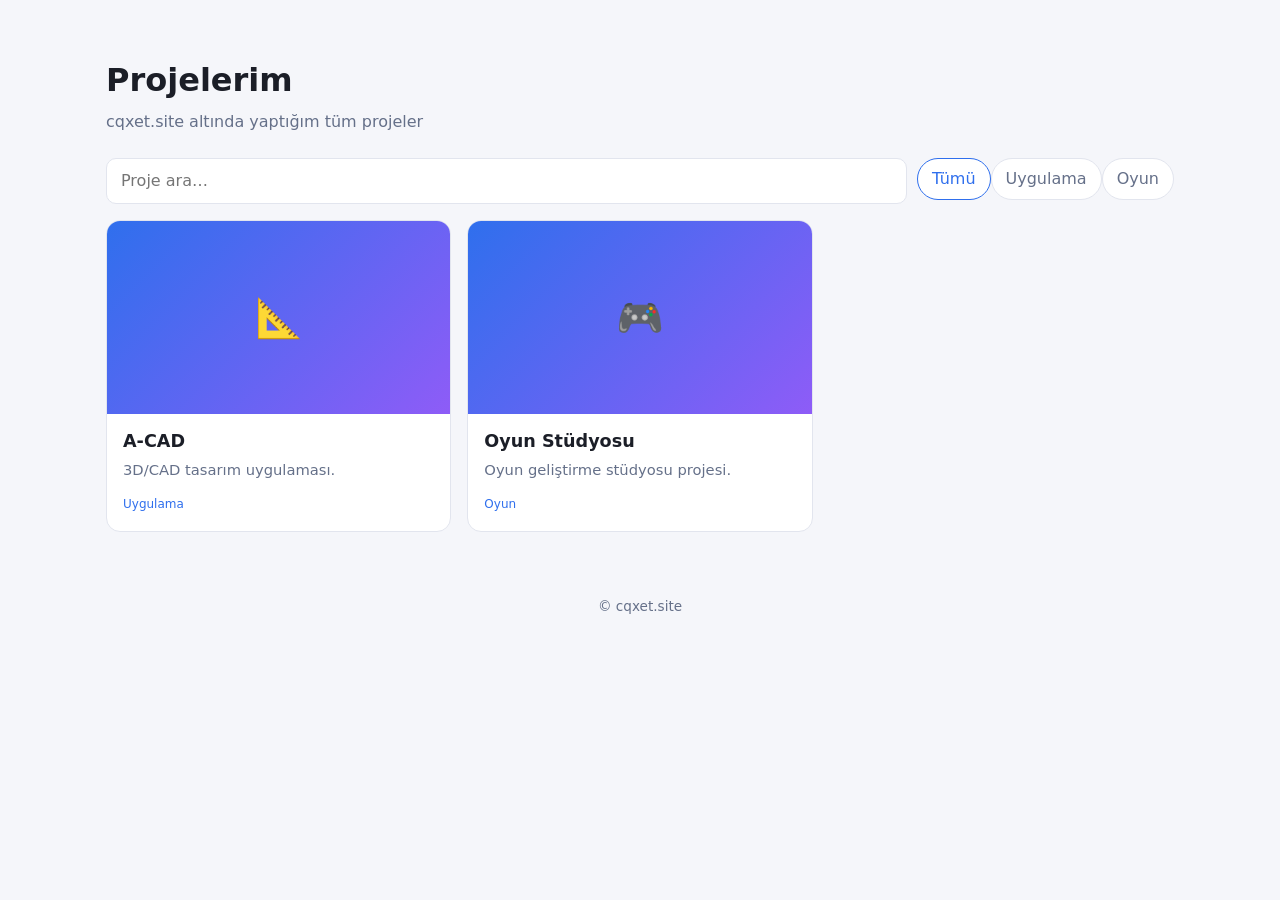
==== public/index.html @ 2bd6fddd "vercel.json duzeltildi: public klasoru + rewrites Co-Authored-By: Claude Sonnet 5.5 <noreply@anthrop" ====
<!doctype html>
<html lang="tr">
<head>
<meta charset="utf-8">
<meta name="viewport" content="width=device-width,initial-scale=1">
<title>cqxet.site – Projelerim</title>
<style>
  :root{--bg:#0e1015;--card:#171a22;--line:#262b38;--txt:#e8eaf0;--mut:#8b92a5;--acc:#6ea8fe}
  @media(prefers-color-scheme:light){:root{--bg:#f5f6fa;--card:#fff;--line:#e2e5ee;--txt:#1b1e27;--mut:#657089;--acc:#2f6fed}}
  *{box-sizing:border-box}
  body{margin:0;background:var(--bg);color:var(--txt);font:16px/1.5 system-ui,Segoe UI,sans-serif}
  header{max-width:1100px;margin:0 auto;padding:56px 16px 24px}
  h1{margin:0 0 6px;font-size:2rem}
  header p{margin:0;color:var(--mut)}
  .tools{max-width:1100px;margin:0 auto;padding:0 16px 16px;display:flex;gap:10px;flex-wrap:wrap}
  input{flex:1;min-width:200px;padding:10px 14px;border-radius:10px;border:1px solid var(--line);background:var(--card);color:var(--txt);font:inherit}
  .tag{padding:8px 14px;border-radius:999px;border:1px solid var(--line);background:var(--card);color:var(--mut);cursor:pointer;font:inherit}
  .tag.on{color:var(--acc);border-color:var(--acc)}
  main{max-width:1100px;margin:0 auto;padding:0 16px 64px;display:grid;gap:16px;grid-template-columns:repeat(auto-fill,minmax(260px,1fr))}
  a.card{display:flex;flex-direction:column;background:var(--card);border:1px solid var(--line);border-radius:14px;overflow:hidden;color:inherit;text-decoration:none;transition:transform .15s,border-color .15s}
  a.card:hover{transform:translateY(-3px);border-color:var(--acc)}
  .thumb{aspect-ratio:16/9;background:linear-gradient(135deg,var(--acc),#8e5cf7);display:grid;place-items:center;font-size:2.4rem;color:#fff;overflow:hidden}
  .thumb img{width:100%;height:100%;object-fit:cover}
  .body{padding:14px 16px 16px}
  .body h2{margin:0 0 4px;font-size:1.1rem}
  .body p{margin:0 0 10px;color:var(--mut);font-size:.92rem}
  .chip{font-size:.75rem;color:var(--acc)}
  .empty{grid-column:1/-1;color:var(--mut);text-align:center;padding:40px}
  footer{text-align:center;color:var(--mut);padding:0 16px 32px;font-size:.85rem}
</style>
</head>
<body>
<header>
  <h1>Projelerim</h1>
  <p>cqxet.site altında yaptığım tüm projeler</p>
</header>
<div class="tools">
  <input id="q" type="search" placeholder="Proje ara…">
  <span id="tags"></span>
</div>
<main id="grid"></main>
<footer>© cqxet.site</footer>

<script src="config.js"></script>
<script>
let projects=[];
const safeUrl=u=>/^(https?:\/\/|\/|\.\/|[\w-]+\/)/i.test(u||'')?u:'#';
async function load(){
  const c=window.SITE||{};
  try{
    if(c.owner&&!c.owner.startsWith('GITHUB_')){
      const r=await fetch(`https://api.github.com/repos/${c.owner}/${c.repo}/contents/${c.file}?ref=${c.branch}`,{headers:{Accept:'application/vnd.github.raw+json'},cache:'no-store'});
      if(r.ok) return await r.json();
    }
  }catch(e){}
  return await (await fetch('projects.json',{cache:'no-store'})).json();
}
const grid=document.getElementById('grid'), q=document.getElementById('q'), tagsEl=document.getElementById('tags');
let active='';
let tags=[];
function renderTags(){
  tagsEl.innerHTML='';
  ['Tümü',...tags].forEach(t=>{
    const b=document.createElement('button');
    b.className='tag'+((t==='Tümü'&&!active)||t===active?' on':'');
    b.textContent=t;
    b.onclick=()=>{active=t==='Tümü'?'':t;renderTags();render()};
    tagsEl.appendChild(b);
  });
}
function render(){
  const s=q.value.toLowerCase();
  const list=projects.filter(p=>(!active||p.tag===active)&&(p.title+p.desc).toLowerCase().includes(s));
  grid.innerHTML=list.length?'':'<div class="empty">Sonuç yok.</div>';
  list.forEach(p=>{
    const a=document.createElement('a');a.className='card';a.href=safeUrl(p.url);
    const th=document.createElement('div');th.className='thumb';
    if(p.img){const i=document.createElement('img');i.src=p.img;i.alt=p.title;th.appendChild(i)}else th.textContent=p.emoji||'📁';
    const b=document.createElement('div');b.className='body';
    const h=document.createElement('h2');h.textContent=p.title;
    const d=document.createElement('p');d.textContent=p.desc;
    const c=document.createElement('span');c.className='chip';c.textContent=p.tag||'';
    b.append(h,d,c);a.append(th,b);grid.appendChild(a);
  });
}
q.oninput=render;
load().then(d=>{projects=d;tags=[...new Set(d.map(p=>p.tag).filter(Boolean))];renderTags();render()}).catch(()=>{grid.innerHTML='<div class="empty">Projeler yüklenemedi.</div>'});
</script>
</body>
</html>
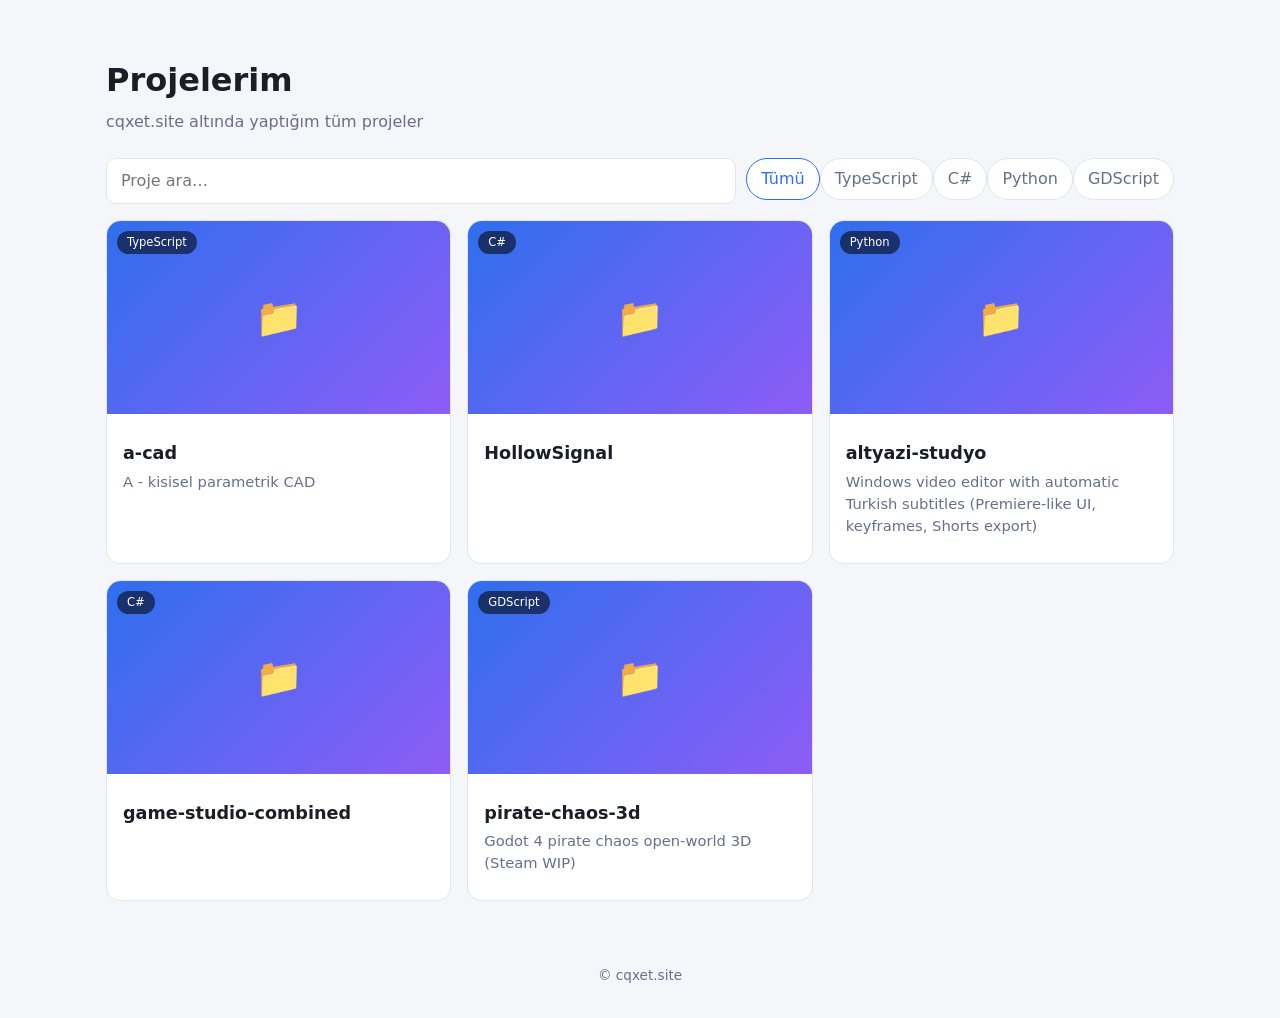
==== commit 0367b271: "Admin paneli yenilendi (tur, ikon, gorsel, video, altyazi, gorunen ad); onyuzde guncelleme tarihi Co" ====
--- a/public/index.html
+++ b/public/index.html
@@ -27,6 +27,26 @@
   .chip{font-size:.75rem;color:var(--acc)}
   .empty{grid-column:1/-1;color:var(--mut);text-align:center;padding:40px}
   footer{text-align:center;color:var(--mut);padding:0 16px 32px;font-size:.85rem}
+
+  .thumb{position:relative}
+  .thumb .badge{position:absolute;top:10px;left:10px;font-size:.72rem;padding:3px 10px;border-radius:999px;background:rgba(0,0,0,.55);color:#fff;backdrop-filter:blur(4px)}
+  .thumb .ic{position:absolute;left:12px;bottom:-18px;width:46px;height:46px;border-radius:12px;object-fit:cover;background:var(--card);border:2px solid var(--card);box-shadow:0 2px 8px rgba(0,0,0,.35)}
+  a.card{overflow:visible}
+  .thumb{border-radius:14px 14px 0 0;overflow:visible}
+  .thumb img:not(.ic){border-radius:14px 14px 0 0}
+  a.card .body{padding-top:26px}
+  .upd{margin-top:10px;font-size:.8rem;color:var(--mut)}
+  .meta{color:var(--acc);font-size:.85rem;margin-bottom:8px}
+  #modal{position:fixed;inset:0;background:rgba(0,0,0,.7);display:none;align-items:center;justify-content:center;padding:16px;z-index:50}
+  #modal.on{display:flex}
+  .mbox{background:var(--card);border:1px solid var(--line);border-radius:16px;width:min(900px,100%);max-height:92vh;overflow:auto}
+  .mmedia{aspect-ratio:16/9;background:#000;border-radius:16px 16px 0 0;overflow:hidden}
+  .mmedia iframe,.mmedia video{width:100%;height:100%;border:0;display:block}
+  .mtext{padding:16px 20px 20px}
+  .mtext h2{margin:0 0 6px} .mtext p{margin:0 0 14px;color:var(--mut)}
+  .mbtn{display:inline-block;padding:9px 16px;border-radius:9px;background:var(--acc);color:#fff;text-decoration:none;margin-right:8px;border:0;font:inherit;cursor:pointer}
+  .mbtn.g{background:transparent;border:1px solid var(--line);color:var(--txt)}
+  .tabs{display:flex;gap:8px;padding:12px 20px 0}
 </style>
 </head>
 <body>
@@ -41,6 +61,19 @@
 <main id="grid"></main>
 <footer>© cqxet.site</footer>
 
+<div id="modal" role="dialog" aria-modal="true">
+  <div class="mbox">
+    <div class="tabs" id="mtabs"></div>
+    <div class="mmedia" id="mmedia"></div>
+    <div class="mtext">
+      <h2 id="mtitle"></h2><div class="meta" id="mmeta"></div><p id="mdesc"></p>
+      <a class="mbtn" id="mopen" target="_blank" rel="noopener">Projeyi aç</a>
+      <a class="mbtn g" id="mrepo" target="_blank" rel="noopener">GitHub</a>
+      <a class="mbtn g" id="mdl" target="_blank" rel="noopener">⬇ İndir</a>
+      <button class="mbtn g" id="mclose">Kapat</button>
+    </div>
+  </div>
+</div>
 <script src="config.js"></script>
 <script>
 let projects=[];
@@ -55,6 +88,57 @@
   }catch(e){}
   return await (await fetch('projects.json',{cache:'no-store'})).json();
 }
+
+function embedUrl(u){
+  u=(u||'').trim(); let m;
+  if((m=u.match(/(?:youtu\.be\/|youtube\.com\/(?:watch\?v=|embed\/|shorts\/))([\w-]{11})/))) return {t:'iframe',src:'https://www.youtube-nocookie.com/embed/'+m[1]};
+  if((m=u.match(/vimeo\.com\/(\d+)/))) return {t:'iframe',src:'https://player.vimeo.com/video/'+m[1]};
+  if(/\.(mp4|webm|ogg)(\?.*)?$/i.test(u)) return {t:'video',src:safeUrl(u)};
+  if(/^https?:\/\//i.test(u)) return {t:'iframe',src:u};
+  return null;
+}
+const TYPES={oyun:'Oyun',uygulama:'Uygulama'};
+const cat=p=>TYPES[p.type]||p.tag||'';
+function fmtDate(d){const x=new Date(d);return isNaN(x)?'':x.toLocaleDateString('tr-TR',{day:'numeric',month:'long',year:'numeric'})}
+function ago(d){
+  const x=new Date(d); if(isNaN(x)) return '';
+  const n=Math.floor((Date.now()-x)/864e5);
+  if(n<=0) return 'bugün'; if(n===1) return 'dün'; if(n<7) return n+' gün önce';
+  if(n<30) return Math.floor(n/7)+' hafta önce'; if(n<365) return Math.floor(n/30)+' ay önce';
+  return Math.floor(n/365)+' yıl önce';
+}
+const modal=document.getElementById('modal'), mmedia=document.getElementById('mmedia'), mtabs=document.getElementById('mtabs');
+function showMedia(kind,p){
+  mmedia.innerHTML='';
+  const e=embedUrl(kind==='demo'?p.demo:p.video); if(!e){mmedia.textContent='';return}
+  let el;
+  if(e.t==='video'){el=document.createElement('video');el.controls=true;el.preload='metadata';el.src=e.src;if(p.img)el.poster=p.img;
+    if(p.subtitle&&safeUrl(p.subtitle)!=='#'){const t=document.createElement('track');t.kind='subtitles';t.label='Türkçe';t.srclang='tr';t.src=p.subtitle;t.default=true;el.appendChild(t)}}
+  else{el=document.createElement('iframe');el.src=e.src;el.allowFullscreen=true;el.loading='lazy';
+       el.setAttribute('allow','autoplay; fullscreen; picture-in-picture');
+       if(kind==='demo'){el.setAttribute('sandbox','allow-scripts allow-same-origin allow-forms allow-popups')}
+       el.referrerPolicy='no-referrer'}
+  mmedia.appendChild(el);
+  [...mtabs.children].forEach(b=>b.classList.toggle('on',b.dataset.k===kind));
+}
+function openModal(p){
+  document.getElementById('mtitle').textContent=p.title;
+  document.getElementById('mdesc').textContent=p.desc||'';
+  const o=document.getElementById('mopen'); o.href=safeUrl(p.url); o.style.display=p.url?'':'none';
+  const rp=document.getElementById('mrepo'); rp.href=safeUrl(p.repo); rp.style.display=p.repo?'':'none';
+  const dl=document.getElementById('mdl'); dl.href=safeUrl(p.download); dl.style.display=p.download?'':'none';
+  document.getElementById('mmeta').textContent=[cat(p),p.version&&('v'+p.version),p.updated&&('Güncellendi: '+fmtDate(p.updated)+' ('+ago(p.updated)+')')].filter(Boolean).join(' · ');
+  mtabs.innerHTML='';
+  const kinds=[p.video&&['video','▶ Video'],p.demo&&['demo','🖥 Canlı deneme']].filter(Boolean);
+  kinds.forEach(([k,label])=>{const b=document.createElement('button');b.className='tag';b.textContent=label;b.dataset.k=k;b.onclick=()=>showMedia(k,p);mtabs.appendChild(b)});
+  mtabs.style.display=kinds.length>1?'flex':'none';
+  showMedia(kinds[0][0],p); modal.classList.add('on'); document.body.style.overflow='hidden';
+}
+function closeModal(){modal.classList.remove('on');mmedia.innerHTML='';document.body.style.overflow=''}
+document.getElementById('mclose').onclick=closeModal;
+modal.onclick=e=>{if(e.target===modal)closeModal()};
+document.addEventListener('keydown',e=>{if(e.key==='Escape')closeModal()});
+
 const grid=document.getElementById('grid'), q=document.getElementById('q'), tagsEl=document.getElementById('tags');
 let active='';
 let tags=[];
@@ -70,21 +154,25 @@
 }
 function render(){
   const s=q.value.toLowerCase();
-  const list=projects.filter(p=>(!active||p.tag===active)&&(p.title+p.desc).toLowerCase().includes(s));
+  const list=projects.filter(p=>(!active||cat(p)===active)&&((p.title||'')+(p.desc||'')+(p.tag||'')).toLowerCase().includes(s));
   grid.innerHTML=list.length?'':'<div class="empty">Sonuç yok.</div>';
   list.forEach(p=>{
     const a=document.createElement('a');a.className='card';a.href=safeUrl(p.url);
+    if(p.video||p.demo) a.onclick=e=>{e.preventDefault();openModal(p)};
     const th=document.createElement('div');th.className='thumb';
-    if(p.img){const i=document.createElement('img');i.src=p.img;i.alt=p.title;th.appendChild(i)}else th.textContent=p.emoji||'📁';
+    if(p.img&&safeUrl(p.img)!=='#'){const i=document.createElement('img');i.src=p.img;i.alt=p.title;i.loading='lazy';th.appendChild(i)}else th.append(p.emoji||'📁');
+    if(cat(p)){const bd=document.createElement('span');bd.className='badge';bd.textContent=cat(p);th.appendChild(bd)}
+    if(p.icon&&safeUrl(p.icon)!=='#'){const ic=document.createElement('img');ic.className='ic';ic.src=p.icon;ic.alt='';th.appendChild(ic)}
     const b=document.createElement('div');b.className='body';
     const h=document.createElement('h2');h.textContent=p.title;
-    const d=document.createElement('p');d.textContent=p.desc;
-    const c=document.createElement('span');c.className='chip';c.textContent=p.tag||'';
-    b.append(h,d,c);a.append(th,b);grid.appendChild(a);
+    const d=document.createElement('p');d.textContent=p.desc||'';
+    const u=document.createElement('div');u.className='upd';
+    if(p.updated&&fmtDate(p.updated)){u.textContent='🕒 Güncellendi: '+fmtDate(p.updated)+' · '+ago(p.updated);u.title=fmtDate(p.updated)}
+    b.append(h,d,u);a.append(th,b);grid.appendChild(a);
   });
 }
 q.oninput=render;
-load().then(d=>{projects=d;tags=[...new Set(d.map(p=>p.tag).filter(Boolean))];renderTags();render()}).catch(()=>{grid.innerHTML='<div class="empty">Projeler yüklenemedi.</div>'});
+load().then(d=>{projects=d;tags=[...new Set(d.map(cat).filter(Boolean))];renderTags();render()}).catch(()=>{grid.innerHTML='<div class="empty">Projeler yüklenemedi.</div>'});
 </script>
 </body>
 </html>
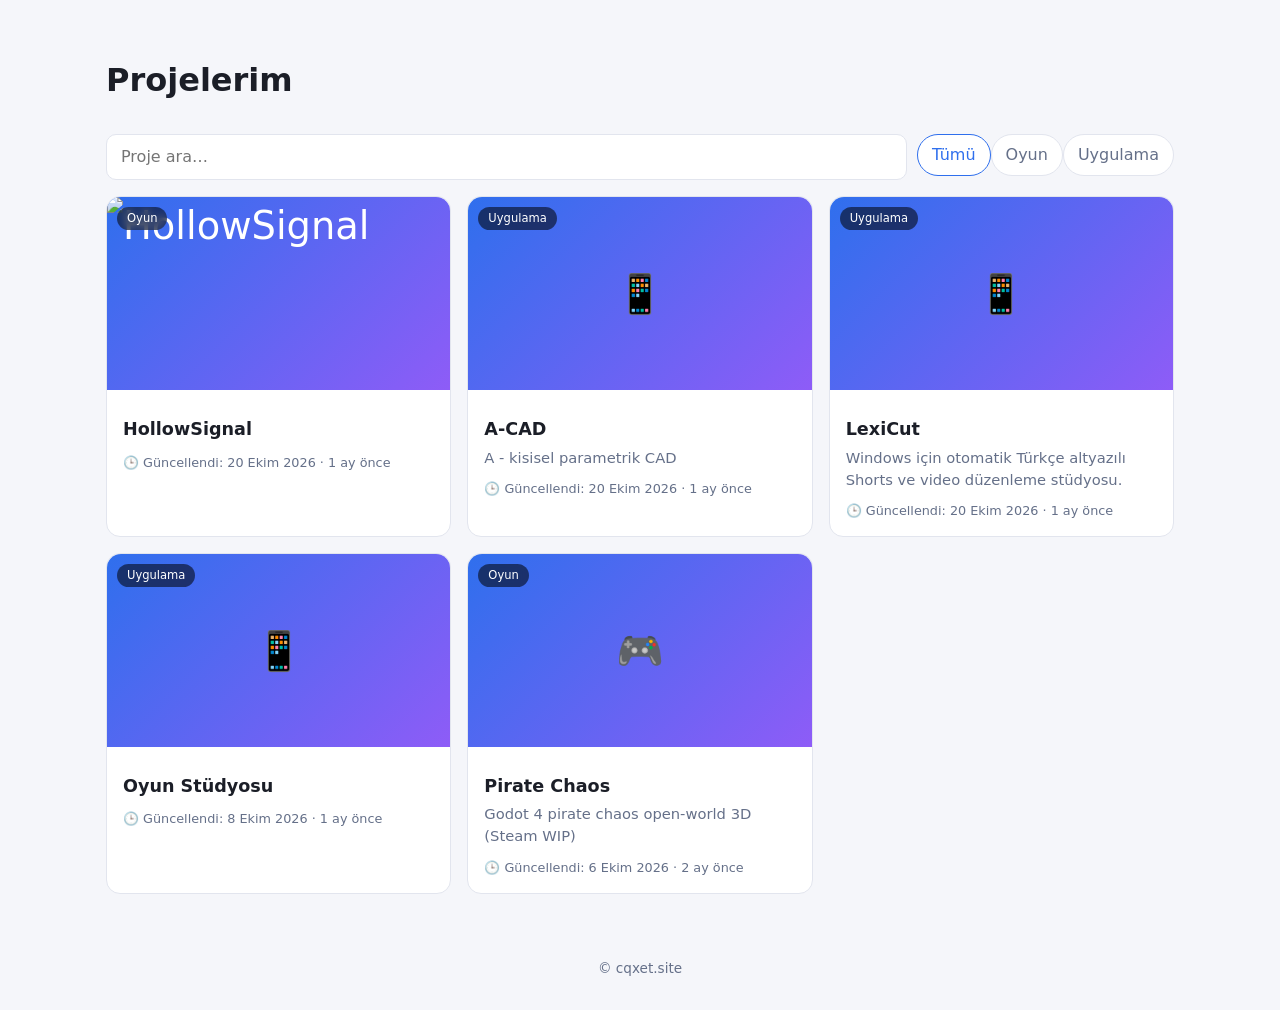
==== commit d939b202: "Ana sayfadan alt baslik metni kaldirildi Co-Authored-By: Claude Sonnet 5.5 <noreply@anthropic.com>" ====
--- a/public/index.html
+++ b/public/index.html
@@ -52,7 +52,6 @@
 <body>
 <header>
   <h1>Projelerim</h1>
-  <p>cqxet.site altında yaptığım tüm projeler</p>
 </header>
 <div class="tools">
   <input id="q" type="search" placeholder="Proje ara…">
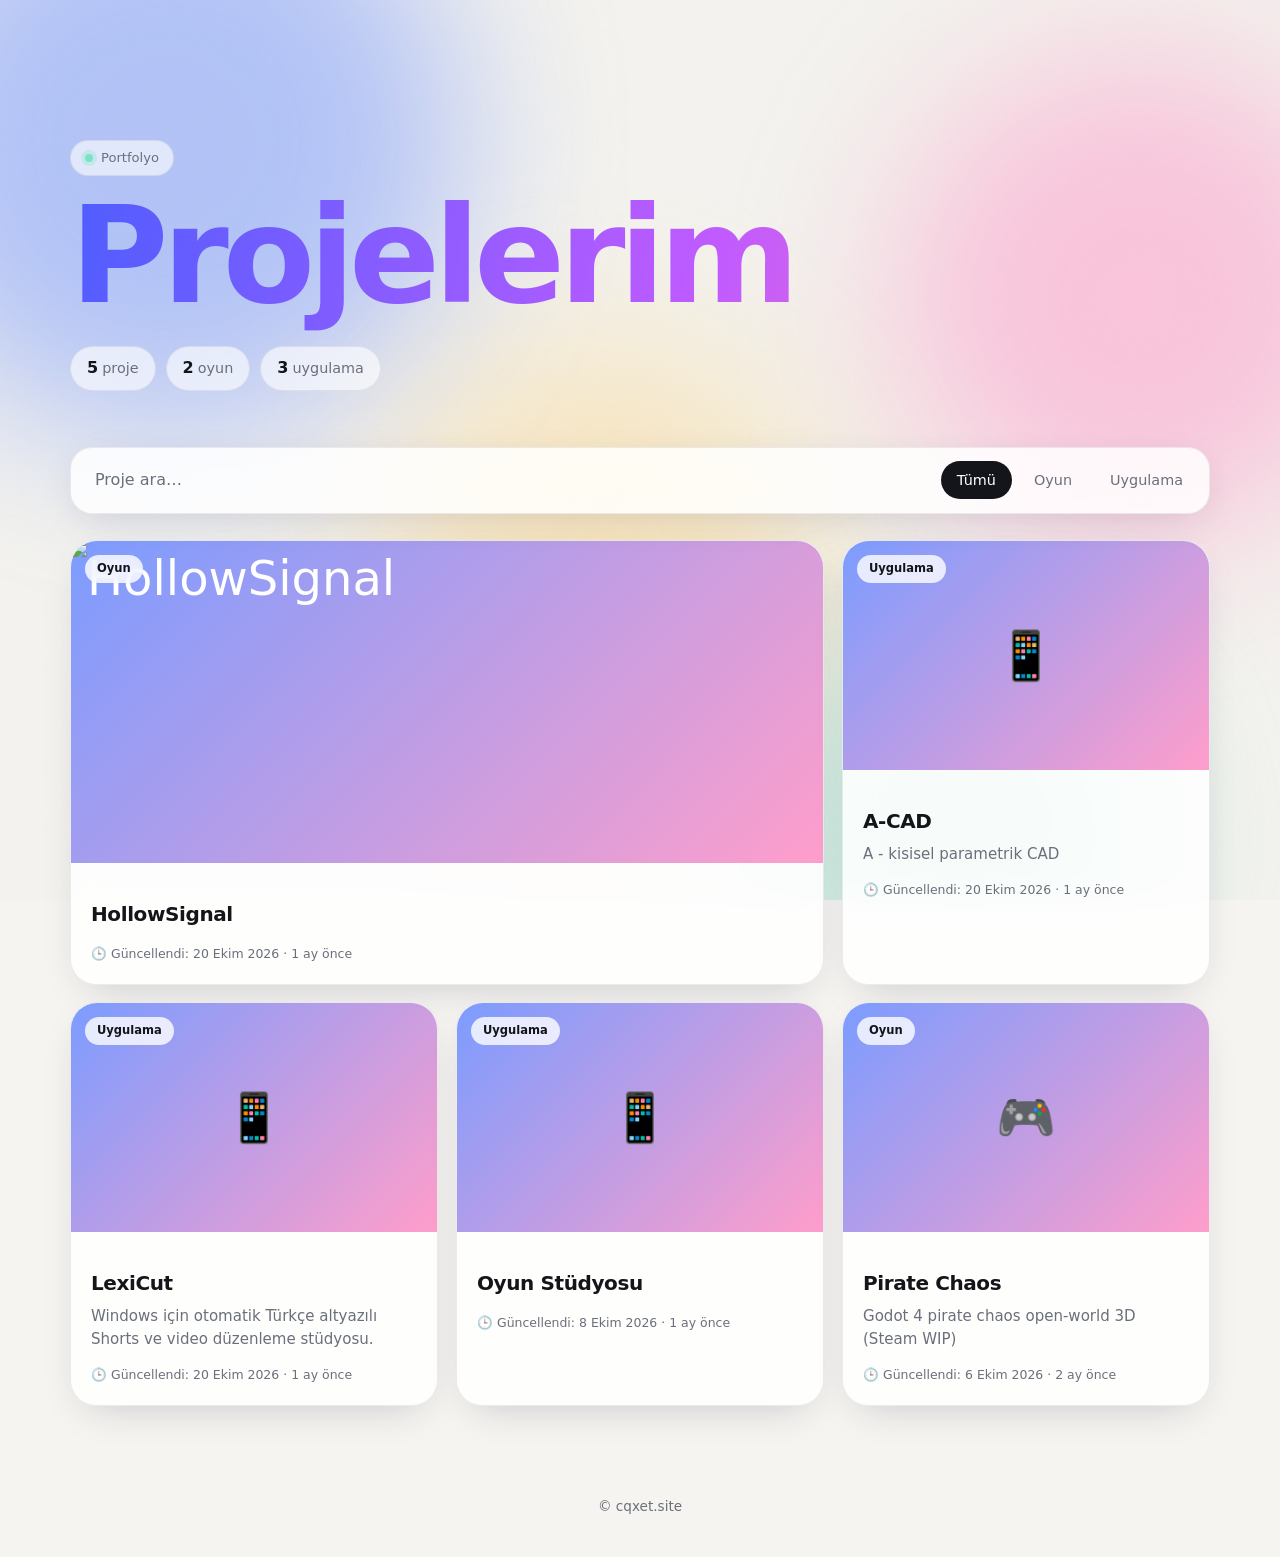
==== commit 98c11ef7: "Ana sayfa yeniden tasarlandi: acik tema, hareketli aurora, cam kartlar, bento duzen Co-Authored-By: " ====
--- a/public/index.html
+++ b/public/index.html
@@ -3,60 +3,112 @@
 <head>
 <meta charset="utf-8">
 <meta name="viewport" content="width=device-width,initial-scale=1">
+<meta name="color-scheme" content="light">
 <title>cqxet.site – Projelerim</title>
 <style>
-  :root{--bg:#0e1015;--card:#171a22;--line:#262b38;--txt:#e8eaf0;--mut:#8b92a5;--acc:#6ea8fe}
-  @media(prefers-color-scheme:light){:root{--bg:#f5f6fa;--card:#fff;--line:#e2e5ee;--txt:#1b1e27;--mut:#657089;--acc:#2f6fed}}
+  :root{
+    color-scheme:light;
+    --bg:#f5f4f0; --ink:#14151a; --mut:#6b6f7b; --line:rgba(20,21,26,.08);
+    --glass:rgba(255,255,255,.62); --glass2:rgba(255,255,255,.85);
+    --a1:#7c9cff; --a2:#ff9ecb; --a3:#ffd479; --a4:#7de3c6; --acc:#4f5dff;
+    --r:26px; --ease:cubic-bezier(.2,.8,.2,1);
+  }
   *{box-sizing:border-box}
-  body{margin:0;background:var(--bg);color:var(--txt);font:16px/1.5 system-ui,Segoe UI,sans-serif}
-  header{max-width:1100px;margin:0 auto;padding:56px 16px 24px}
-  h1{margin:0 0 6px;font-size:2rem}
-  header p{margin:0;color:var(--mut)}
-  .tools{max-width:1100px;margin:0 auto;padding:0 16px 16px;display:flex;gap:10px;flex-wrap:wrap}
-  input{flex:1;min-width:200px;padding:10px 14px;border-radius:10px;border:1px solid var(--line);background:var(--card);color:var(--txt);font:inherit}
-  .tag{padding:8px 14px;border-radius:999px;border:1px solid var(--line);background:var(--card);color:var(--mut);cursor:pointer;font:inherit}
-  .tag.on{color:var(--acc);border-color:var(--acc)}
-  main{max-width:1100px;margin:0 auto;padding:0 16px 64px;display:grid;gap:16px;grid-template-columns:repeat(auto-fill,minmax(260px,1fr))}
-  a.card{display:flex;flex-direction:column;background:var(--card);border:1px solid var(--line);border-radius:14px;overflow:hidden;color:inherit;text-decoration:none;transition:transform .15s,border-color .15s}
-  a.card:hover{transform:translateY(-3px);border-color:var(--acc)}
-  .thumb{aspect-ratio:16/9;background:linear-gradient(135deg,var(--acc),#8e5cf7);display:grid;place-items:center;font-size:2.4rem;color:#fff;overflow:hidden}
-  .thumb img{width:100%;height:100%;object-fit:cover}
-  .body{padding:14px 16px 16px}
-  .body h2{margin:0 0 4px;font-size:1.1rem}
-  .body p{margin:0 0 10px;color:var(--mut);font-size:.92rem}
-  .chip{font-size:.75rem;color:var(--acc)}
-  .empty{grid-column:1/-1;color:var(--mut);text-align:center;padding:40px}
-  footer{text-align:center;color:var(--mut);padding:0 16px 32px;font-size:.85rem}
-
-  .thumb{position:relative}
-  .thumb .badge{position:absolute;top:10px;left:10px;font-size:.72rem;padding:3px 10px;border-radius:999px;background:rgba(0,0,0,.55);color:#fff;backdrop-filter:blur(4px)}
-  .thumb .ic{position:absolute;left:12px;bottom:-18px;width:46px;height:46px;border-radius:12px;object-fit:cover;background:var(--card);border:2px solid var(--card);box-shadow:0 2px 8px rgba(0,0,0,.35)}
-  a.card{overflow:visible}
-  .thumb{border-radius:14px 14px 0 0;overflow:visible}
-  .thumb img:not(.ic){border-radius:14px 14px 0 0}
-  a.card .body{padding-top:26px}
-  .upd{margin-top:10px;font-size:.8rem;color:var(--mut)}
+  html{scroll-behavior:smooth}
+  body{margin:0;background:var(--bg);color:var(--ink);font:16px/1.55 ui-sans-serif,system-ui,-apple-system,"Segoe UI",Roboto,sans-serif;overflow-x:hidden;-webkit-font-smoothing:antialiased}
+
+  /* yumuşak, hareketli renk bulutları */
+  .aurora{position:fixed;inset:0;z-index:-1;overflow:hidden;pointer-events:none}
+  .aurora i{position:absolute;border-radius:50%;filter:blur(80px);opacity:.55;will-change:transform;animation:float 22s var(--ease) infinite alternate}
+  .aurora i:nth-child(1){width:46vw;height:46vw;left:-10vw;top:-12vw;background:var(--a1)}
+  .aurora i:nth-child(2){width:38vw;height:38vw;right:-8vw;top:6vh;background:var(--a2);animation-duration:28s;animation-delay:-6s}
+  .aurora i:nth-child(3){width:34vw;height:34vw;left:30vw;top:38vh;background:var(--a3);opacity:.4;animation-duration:32s;animation-delay:-12s}
+  .aurora i:nth-child(4){width:30vw;height:30vw;right:10vw;bottom:-10vw;background:var(--a4);opacity:.4;animation-duration:26s;animation-delay:-3s}
+  @keyframes float{0%{transform:translate3d(0,0,0) scale(1)}50%{transform:translate3d(6vw,4vh,0) scale(1.15)}100%{transform:translate3d(-5vw,8vh,0) scale(.95)}}
+  .grain{position:fixed;inset:0;z-index:-1;pointer-events:none;opacity:.06;background-image:url("data:image/svg+xml,%3Csvg xmlns='http://www.w3.org/2000/svg' width='160' height='160'%3E%3Cfilter id='n'%3E%3CfeTurbulence type='fractalNoise' baseFrequency='.9' numOctaves='2'/%3E%3C/filter%3E%3Crect width='100%25' height='100%25' filter='url(%23n)'/%3E%3C/svg%3E")}
+
+  /* hero */
+  header.hero{max-width:1180px;margin:0 auto;padding:clamp(56px,11vw,140px) 20px clamp(28px,5vw,56px)}
+  .eyebrow{display:inline-flex;align-items:center;gap:8px;padding:7px 14px;border-radius:999px;background:var(--glass);border:1px solid var(--line);backdrop-filter:blur(14px);font-size:.82rem;color:var(--mut)}
+  .eyebrow b{width:8px;height:8px;border-radius:50%;background:var(--a4);box-shadow:0 0 0 4px rgba(125,227,198,.3);animation:pulse 2.4s ease-in-out infinite}
+  @keyframes pulse{50%{box-shadow:0 0 0 8px rgba(125,227,198,0)}}
+  h1{margin:18px 0 0;font-size:clamp(3rem,10.5vw,8.4rem);line-height:.92;letter-spacing:-.045em;font-weight:800}
+  h1 span{background:linear-gradient(100deg,var(--acc),#c15bff 45%,#ff7aa8 80%);-webkit-background-clip:text;background-clip:text;color:transparent;background-size:200% 100%;animation:shine 8s linear infinite}
+  @keyframes shine{to{background-position:200% 0}}
+  .stats{display:flex;gap:10px;flex-wrap:wrap;margin-top:28px}
+  .stat{padding:9px 16px;border-radius:999px;background:var(--glass);border:1px solid var(--line);backdrop-filter:blur(14px);font-size:.9rem;color:var(--mut)}
+  .stat b{color:var(--ink);font-size:1rem;margin-right:4px}
+
+  /* arama çubuğu */
+  .bar{position:sticky;top:12px;z-index:30;max-width:1180px;margin:0 auto 26px;padding:0 20px}
+  .barin{display:flex;gap:10px;align-items:center;flex-wrap:wrap;padding:10px;border-radius:22px;background:var(--glass2);border:1px solid var(--line);backdrop-filter:blur(20px) saturate(1.4);box-shadow:0 10px 40px -12px rgba(30,30,80,.18)}
+  #q{flex:1;min-width:180px;border:0;background:transparent;padding:10px 14px;font:inherit;color:var(--ink);outline:none}
+  #q::placeholder{color:var(--mut)}
+  #tags{display:flex;gap:6px;flex-wrap:wrap}
+  .tag{padding:8px 16px;border-radius:999px;border:0;background:transparent;color:var(--mut);cursor:pointer;font:inherit;font-size:.9rem;transition:all .25s var(--ease)}
+  .tag:hover{color:var(--ink);background:rgba(20,21,26,.05)}
+  .tag.on{background:var(--ink);color:#fff}
+
+  /* kartlar (bento düzeni) */
+  main{max-width:1180px;margin:0 auto;padding:0 20px 90px;display:grid;gap:18px;grid-template-columns:repeat(auto-fill,minmax(290px,1fr));grid-auto-flow:dense}
+  @media(min-width:900px){a.card.feat{grid-column:span 2}a.card.feat .thumb{aspect-ratio:21/9}}
+  a.card{--mx:50%;--my:50%;position:relative;display:flex;flex-direction:column;color:inherit;text-decoration:none;border-radius:var(--r);background:var(--glass2);border:1px solid var(--line);backdrop-filter:blur(16px);
+    box-shadow:0 1px 0 rgba(255,255,255,.8) inset,0 14px 40px -18px rgba(30,30,80,.25);
+    transition:transform .45s var(--ease),box-shadow .45s var(--ease),opacity .7s var(--ease);will-change:transform}
+  a.card.rv{opacity:0;transform:translateY(26px) scale(.98)}
+  a.card.rv.in{opacity:1;transform:none}
+  a.card.in:hover{transform:translateY(-8px);box-shadow:0 1px 0 rgba(255,255,255,.9) inset,0 30px 60px -20px rgba(60,60,160,.35)}
+  a.card::after{content:"";position:absolute;inset:0;border-radius:inherit;pointer-events:none;opacity:0;transition:opacity .35s;background:radial-gradient(420px circle at var(--mx) var(--my),rgba(124,156,255,.16),transparent 60%)}
+  a.card:hover::after{opacity:1}
+  .thumb{position:relative;aspect-ratio:16/10;border-radius:var(--r) var(--r) 0 0;background:linear-gradient(135deg,var(--a1),var(--a2));display:grid;place-items:center;font-size:3rem;color:#fff;overflow:visible}
+  .thumb img:not(.ic){width:100%;height:100%;object-fit:cover;border-radius:var(--r) var(--r) 0 0;transition:transform .8s var(--ease)}
+  a.card:hover .thumb img:not(.ic){transform:scale(1.04)}
+  .thumb{overflow:visible}
+  .badge{position:absolute;top:14px;left:14px;font-size:.72rem;font-weight:600;padding:5px 12px;border-radius:999px;background:rgba(255,255,255,.8);color:var(--ink);backdrop-filter:blur(10px)}
+  .thumb .ic{position:absolute;left:18px;bottom:-24px;width:52px;height:52px;border-radius:16px;object-fit:cover;background:#fff;border:3px solid #fff;box-shadow:0 8px 20px -6px rgba(20,20,60,.35)}
+  .body{padding:36px 20px 20px}
+  .body h2{margin:0 0 6px;font-size:1.25rem;letter-spacing:-.02em}
+  .body p{margin:0;color:var(--mut);font-size:.94rem}
+  .upd{margin-top:14px;font-size:.78rem;color:var(--mut)}
+  .empty{grid-column:1/-1;color:var(--mut);text-align:center;padding:60px}
+  footer{text-align:center;color:var(--mut);padding:0 20px 40px;font-size:.85rem}
+
+  /* açılır pencere */
+  #modal{position:fixed;inset:0;background:rgba(20,21,40,.45);backdrop-filter:blur(8px);display:none;align-items:center;justify-content:center;padding:16px;z-index:50}
+  #modal.on{display:flex;animation:fade .25s ease}
+  @keyframes fade{from{opacity:0}}
+  .mbox{background:rgba(255,255,255,.95);border:1px solid var(--line);border-radius:28px;width:min(940px,100%);max-height:92vh;overflow:auto;box-shadow:0 40px 100px -30px rgba(20,20,80,.5);animation:pop .4s var(--ease)}
+  @keyframes pop{from{opacity:0;transform:translateY(20px) scale(.97)}}
+  .mmedia{aspect-ratio:16/9;background:#0e0f14;border-radius:28px 28px 0 0;overflow:hidden}
+  .mmedia iframe,.mmedia video{width:100%;height:100%;border:0;display:block}
+  .tabs{display:flex;gap:8px;padding:14px 22px 0}
+  .tabs .tag{border:1px solid var(--line)}
+  .mtext{padding:18px 24px 26px}
+  .mtext h2{margin:0 0 4px;font-size:1.6rem;letter-spacing:-.02em}
+  .mtext p{margin:0 0 16px;color:var(--mut)}
   .meta{color:var(--acc);font-size:.85rem;margin-bottom:8px}
-  #modal{position:fixed;inset:0;background:rgba(0,0,0,.7);display:none;align-items:center;justify-content:center;padding:16px;z-index:50}
-  #modal.on{display:flex}
-  .mbox{background:var(--card);border:1px solid var(--line);border-radius:16px;width:min(900px,100%);max-height:92vh;overflow:auto}
-  .mmedia{aspect-ratio:16/9;background:#000;border-radius:16px 16px 0 0;overflow:hidden}
-  .mmedia iframe,.mmedia video{width:100%;height:100%;border:0;display:block}
-  .mtext{padding:16px 20px 20px}
-  .mtext h2{margin:0 0 6px} .mtext p{margin:0 0 14px;color:var(--mut)}
-  .mbtn{display:inline-block;padding:9px 16px;border-radius:9px;background:var(--acc);color:#fff;text-decoration:none;margin-right:8px;border:0;font:inherit;cursor:pointer}
-  .mbtn.g{background:transparent;border:1px solid var(--line);color:var(--txt)}
-  .tabs{display:flex;gap:8px;padding:12px 20px 0}
+  .mbtn{display:inline-block;padding:10px 18px;border-radius:999px;background:var(--ink);color:#fff;text-decoration:none;margin:0 8px 8px 0;border:0;font:inherit;cursor:pointer;transition:transform .2s var(--ease)}
+  .mbtn:hover{transform:translateY(-2px)}
+  .mbtn.g{background:transparent;border:1px solid var(--line);color:var(--ink)}
+
+  @media(prefers-reduced-motion:reduce){*{animation:none!important;transition:none!important}a.card.rv{opacity:1;transform:none}}
 </style>
 </head>
 <body>
-<header>
-  <h1>Projelerim</h1>
+<div class="aurora"><i></i><i></i><i></i><i></i></div>
+<div class="grain"></div>
+
+<header class="hero">
+  <span class="eyebrow"><b></b> Portfolyo</span>
+  <h1><span>Projelerim</span></h1>
+  <div class="stats" id="stats"></div>
 </header>
-<div class="tools">
+
+<div class="bar"><div class="barin">
   <input id="q" type="search" placeholder="Proje ara…">
-  <span id="tags"></span>
-</div>
+  <div id="tags"></div>
+</div></div>
+
 <main id="grid"></main>
 <footer>© cqxet.site</footer>
 
@@ -155,7 +207,7 @@
   const s=q.value.toLowerCase();
   const list=projects.filter(p=>(!active||cat(p)===active)&&((p.title||'')+(p.desc||'')+(p.tag||'')).toLowerCase().includes(s));
   grid.innerHTML=list.length?'':'<div class="empty">Sonuç yok.</div>';
-  list.forEach(p=>{
+  list.forEach((p,idx)=>{
     const a=document.createElement('a');a.className='card';a.href=safeUrl(p.url);
     if(p.video||p.demo) a.onclick=e=>{e.preventDefault();openModal(p)};
     const th=document.createElement('div');th.className='thumb';
@@ -168,10 +220,22 @@
     const u=document.createElement('div');u.className='upd';
     if(p.updated&&fmtDate(p.updated)){u.textContent='🕒 Güncellendi: '+fmtDate(p.updated)+' · '+ago(p.updated);u.title=fmtDate(p.updated)}
     b.append(h,d,u);a.append(th,b);grid.appendChild(a);
+    if(idx===0&&!active&&!s&&list.length>2)a.classList.add('feat');
+    a.classList.add('rv');a.style.transitionDelay=Math.min(idx,10)*50+'ms';io.observe(a);
   });
 }
+
+const io=new IntersectionObserver(es=>es.forEach(e=>{if(e.isIntersecting){e.target.classList.add('in');io.unobserve(e.target)}}),{threshold:.08,rootMargin:'0px 0px -40px 0px'});
+grid.addEventListener('pointermove',e=>{const c=e.target.closest('a.card');if(!c)return;const r=c.getBoundingClientRect();c.style.setProperty('--mx',(e.clientX-r.left)+'px');c.style.setProperty('--my',(e.clientY-r.top)+'px')});
+function renderStats(d){
+  const n=t=>d.filter(p=>p.type===t).length;
+  const mk=(v,l)=>{const s=document.createElement('span');s.className='stat';const b=document.createElement('b');b.textContent=v;s.append(b,l);return s};
+  const el=document.getElementById('stats');el.replaceChildren(mk(d.length,'proje'));
+  if(n('oyun'))el.append(mk(n('oyun'),'oyun'));
+  if(n('uygulama'))el.append(mk(n('uygulama'),'uygulama'));
+}
 q.oninput=render;
-load().then(d=>{projects=d;tags=[...new Set(d.map(cat).filter(Boolean))];renderTags();render()}).catch(()=>{grid.innerHTML='<div class="empty">Projeler yüklenemedi.</div>'});
+load().then(d=>{projects=d;renderStats(d);tags=[...new Set(d.map(cat).filter(Boolean))];renderTags();render()}).catch(()=>{grid.innerHTML='<div class="empty">Projeler yüklenemedi.</div>'});
 </script>
 </body>
 </html>
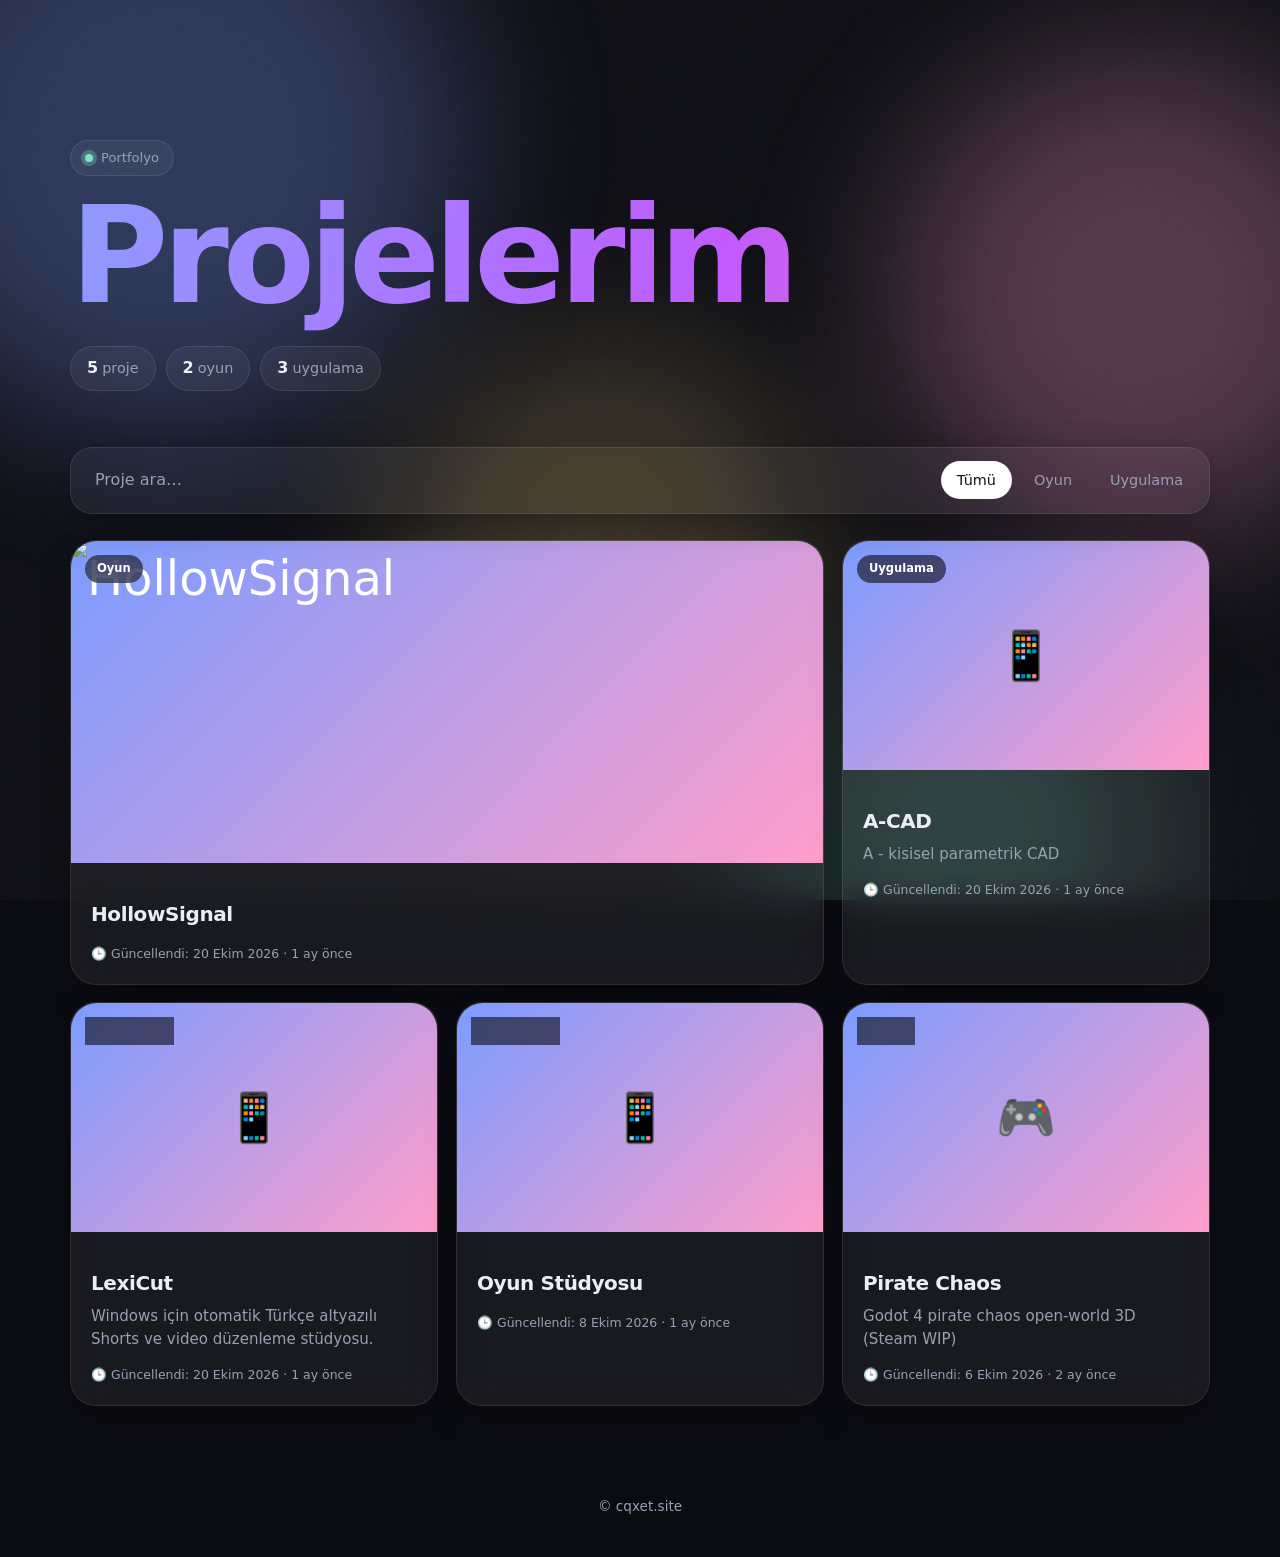
==== commit b53b872f: "Ana sayfa koyu temaya cevrildi Co-Authored-By: Claude Sonnet 5.5 <noreply@anthropic.com>" ====
--- a/public/index.html
+++ b/public/index.html
@@ -3,14 +3,14 @@
 <head>
 <meta charset="utf-8">
 <meta name="viewport" content="width=device-width,initial-scale=1">
-<meta name="color-scheme" content="light">
+<meta name="color-scheme" content="dark">
 <title>cqxet.site – Projelerim</title>
 <style>
   :root{
-    color-scheme:light;
-    --bg:#f5f4f0; --ink:#14151a; --mut:#6b6f7b; --line:rgba(20,21,26,.08);
-    --glass:rgba(255,255,255,.62); --glass2:rgba(255,255,255,.85);
-    --a1:#7c9cff; --a2:#ff9ecb; --a3:#ffd479; --a4:#7de3c6; --acc:#4f5dff;
+    color-scheme:dark;
+    --bg:#0b0c12; --ink:#eceef5; --mut:#9aa0b4; --line:rgba(255,255,255,.09);
+    --glass:rgba(255,255,255,.05); --glass2:rgba(255,255,255,.06);
+    --a1:#7c9cff; --a2:#ff9ecb; --a3:#ffd479; --a4:#7de3c6; --acc:#8f9bff;
     --r:26px; --ease:cubic-bezier(.2,.8,.2,1);
   }
   *{box-sizing:border-box}
@@ -19,11 +19,11 @@
 
   /* yumuşak, hareketli renk bulutları */
   .aurora{position:fixed;inset:0;z-index:-1;overflow:hidden;pointer-events:none}
-  .aurora i{position:absolute;border-radius:50%;filter:blur(80px);opacity:.55;will-change:transform;animation:float 22s var(--ease) infinite alternate}
+  .aurora i{position:absolute;border-radius:50%;filter:blur(80px);opacity:.30;will-change:transform;animation:float 22s var(--ease) infinite alternate}
   .aurora i:nth-child(1){width:46vw;height:46vw;left:-10vw;top:-12vw;background:var(--a1)}
   .aurora i:nth-child(2){width:38vw;height:38vw;right:-8vw;top:6vh;background:var(--a2);animation-duration:28s;animation-delay:-6s}
-  .aurora i:nth-child(3){width:34vw;height:34vw;left:30vw;top:38vh;background:var(--a3);opacity:.4;animation-duration:32s;animation-delay:-12s}
-  .aurora i:nth-child(4){width:30vw;height:30vw;right:10vw;bottom:-10vw;background:var(--a4);opacity:.4;animation-duration:26s;animation-delay:-3s}
+  .aurora i:nth-child(3){width:34vw;height:34vw;left:30vw;top:38vh;background:var(--a3);opacity:.20;animation-duration:32s;animation-delay:-12s}
+  .aurora i:nth-child(4){width:30vw;height:30vw;right:10vw;bottom:-10vw;background:var(--a4);opacity:.20;animation-duration:26s;animation-delay:-3s}
   @keyframes float{0%{transform:translate3d(0,0,0) scale(1)}50%{transform:translate3d(6vw,4vh,0) scale(1.15)}100%{transform:translate3d(-5vw,8vh,0) scale(.95)}}
   .grain{position:fixed;inset:0;z-index:-1;pointer-events:none;opacity:.06;background-image:url("data:image/svg+xml,%3Csvg xmlns='http://www.w3.org/2000/svg' width='160' height='160'%3E%3Cfilter id='n'%3E%3CfeTurbulence type='fractalNoise' baseFrequency='.9' numOctaves='2'/%3E%3C/filter%3E%3Crect width='100%25' height='100%25' filter='url(%23n)'/%3E%3C/svg%3E")}
 
@@ -41,31 +41,31 @@
 
   /* arama çubuğu */
   .bar{position:sticky;top:12px;z-index:30;max-width:1180px;margin:0 auto 26px;padding:0 20px}
-  .barin{display:flex;gap:10px;align-items:center;flex-wrap:wrap;padding:10px;border-radius:22px;background:var(--glass2);border:1px solid var(--line);backdrop-filter:blur(20px) saturate(1.4);box-shadow:0 10px 40px -12px rgba(30,30,80,.18)}
+  .barin{display:flex;gap:10px;align-items:center;flex-wrap:wrap;padding:10px;border-radius:22px;background:var(--glass2);border:1px solid var(--line);backdrop-filter:blur(20px) saturate(1.4);box-shadow:0 10px 40px -12px rgba(0,0,0,.6)}
   #q{flex:1;min-width:180px;border:0;background:transparent;padding:10px 14px;font:inherit;color:var(--ink);outline:none}
   #q::placeholder{color:var(--mut)}
   #tags{display:flex;gap:6px;flex-wrap:wrap}
   .tag{padding:8px 16px;border-radius:999px;border:0;background:transparent;color:var(--mut);cursor:pointer;font:inherit;font-size:.9rem;transition:all .25s var(--ease)}
-  .tag:hover{color:var(--ink);background:rgba(20,21,26,.05)}
-  .tag.on{background:var(--ink);color:#fff}
+  .tag:hover{color:var(--ink);background:rgba(255,255,255,.08)}
+  .tag.on{background:#fff;color:#14151a}
 
   /* kartlar (bento düzeni) */
   main{max-width:1180px;margin:0 auto;padding:0 20px 90px;display:grid;gap:18px;grid-template-columns:repeat(auto-fill,minmax(290px,1fr));grid-auto-flow:dense}
   @media(min-width:900px){a.card.feat{grid-column:span 2}a.card.feat .thumb{aspect-ratio:21/9}}
   a.card{--mx:50%;--my:50%;position:relative;display:flex;flex-direction:column;color:inherit;text-decoration:none;border-radius:var(--r);background:var(--glass2);border:1px solid var(--line);backdrop-filter:blur(16px);
-    box-shadow:0 1px 0 rgba(255,255,255,.8) inset,0 14px 40px -18px rgba(30,30,80,.25);
+    box-shadow:0 1px 0 rgba(255,255,255,.07) inset,0 14px 40px -18px rgba(0,0,0,.7);
     transition:transform .45s var(--ease),box-shadow .45s var(--ease),opacity .7s var(--ease);will-change:transform}
   a.card.rv{opacity:0;transform:translateY(26px) scale(.98)}
   a.card.rv.in{opacity:1;transform:none}
-  a.card.in:hover{transform:translateY(-8px);box-shadow:0 1px 0 rgba(255,255,255,.9) inset,0 30px 60px -20px rgba(60,60,160,.35)}
+  a.card.in:hover{transform:translateY(-8px);box-shadow:0 1px 0 rgba(255,255,255,.14) inset,0 30px 60px -20px rgba(0,0,0,.8)}
   a.card::after{content:"";position:absolute;inset:0;border-radius:inherit;pointer-events:none;opacity:0;transition:opacity .35s;background:radial-gradient(420px circle at var(--mx) var(--my),rgba(124,156,255,.16),transparent 60%)}
   a.card:hover::after{opacity:1}
   .thumb{position:relative;aspect-ratio:16/10;border-radius:var(--r) var(--r) 0 0;background:linear-gradient(135deg,var(--a1),var(--a2));display:grid;place-items:center;font-size:3rem;color:#fff;overflow:visible}
   .thumb img:not(.ic){width:100%;height:100%;object-fit:cover;border-radius:var(--r) var(--r) 0 0;transition:transform .8s var(--ease)}
   a.card:hover .thumb img:not(.ic){transform:scale(1.04)}
   .thumb{overflow:visible}
-  .badge{position:absolute;top:14px;left:14px;font-size:.72rem;font-weight:600;padding:5px 12px;border-radius:999px;background:rgba(255,255,255,.8);color:var(--ink);backdrop-filter:blur(10px)}
-  .thumb .ic{position:absolute;left:18px;bottom:-24px;width:52px;height:52px;border-radius:16px;object-fit:cover;background:#fff;border:3px solid #fff;box-shadow:0 8px 20px -6px rgba(20,20,60,.35)}
+  .badge{position:absolute;top:14px;left:14px;font-size:.72rem;font-weight:600;padding:5px 12px;border-radius:999px;background:rgba(10,11,18,.6);color:#fff;backdrop-filter:blur(10px)}
+  .thumb .ic{position:absolute;left:18px;bottom:-24px;width:52px;height:52px;border-radius:16px;object-fit:cover;background:#1a1c26;border:3px solid #1a1c26;box-shadow:0 8px 20px -6px rgba(0,0,0,.6)}
   .body{padding:36px 20px 20px}
   .body h2{margin:0 0 6px;font-size:1.25rem;letter-spacing:-.02em}
   .body p{margin:0;color:var(--mut);font-size:.94rem}
@@ -74,10 +74,10 @@
   footer{text-align:center;color:var(--mut);padding:0 20px 40px;font-size:.85rem}
 
   /* açılır pencere */
-  #modal{position:fixed;inset:0;background:rgba(20,21,40,.45);backdrop-filter:blur(8px);display:none;align-items:center;justify-content:center;padding:16px;z-index:50}
+  #modal{position:fixed;inset:0;background:rgba(0,0,0,.65);backdrop-filter:blur(8px);display:none;align-items:center;justify-content:center;padding:16px;z-index:50}
   #modal.on{display:flex;animation:fade .25s ease}
   @keyframes fade{from{opacity:0}}
-  .mbox{background:rgba(255,255,255,.95);border:1px solid var(--line);border-radius:28px;width:min(940px,100%);max-height:92vh;overflow:auto;box-shadow:0 40px 100px -30px rgba(20,20,80,.5);animation:pop .4s var(--ease)}
+  .mbox{background:#14161f;border:1px solid var(--line);border-radius:28px;width:min(940px,100%);max-height:92vh;overflow:auto;box-shadow:0 40px 100px -30px rgba(0,0,0,.9);animation:pop .4s var(--ease)}
   @keyframes pop{from{opacity:0;transform:translateY(20px) scale(.97)}}
   .mmedia{aspect-ratio:16/9;background:#0e0f14;border-radius:28px 28px 0 0;overflow:hidden}
   .mmedia iframe,.mmedia video{width:100%;height:100%;border:0;display:block}
@@ -87,7 +87,7 @@
   .mtext h2{margin:0 0 4px;font-size:1.6rem;letter-spacing:-.02em}
   .mtext p{margin:0 0 16px;color:var(--mut)}
   .meta{color:var(--acc);font-size:.85rem;margin-bottom:8px}
-  .mbtn{display:inline-block;padding:10px 18px;border-radius:999px;background:var(--ink);color:#fff;text-decoration:none;margin:0 8px 8px 0;border:0;font:inherit;cursor:pointer;transition:transform .2s var(--ease)}
+  .mbtn{display:inline-block;padding:10px 18px;border-radius:999px;background:#fff;color:#14151a;text-decoration:none;margin:0 8px 8px 0;border:0;font:inherit;cursor:pointer;transition:transform .2s var(--ease)}
   .mbtn:hover{transform:translateY(-2px)}
   .mbtn.g{background:transparent;border:1px solid var(--line);color:var(--ink)}
 
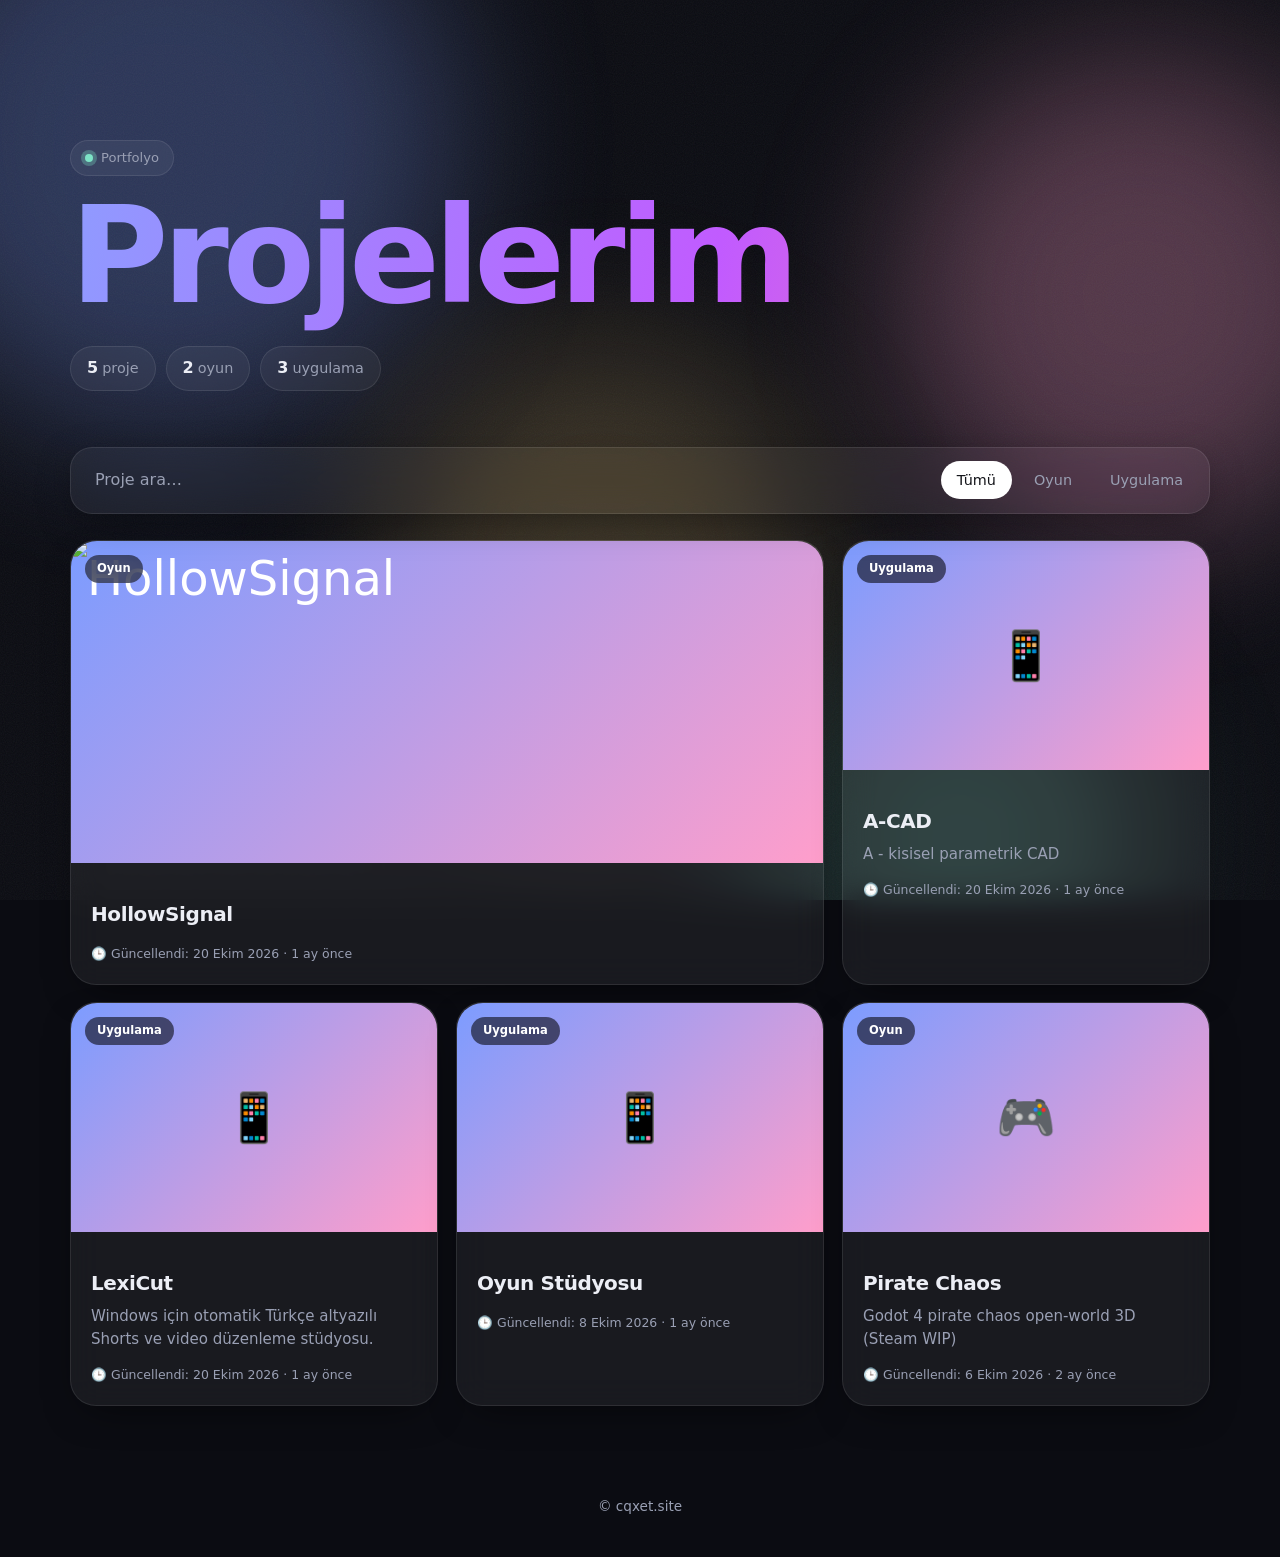
==== commit f1a9785b: "Hata duzeltmeleri: favicon, 404 sayfasi, guvenlik basliklari, YouTube referrer, giris gecikmesi, mob" ====
--- a/public/index.html
+++ b/public/index.html
@@ -5,6 +5,11 @@
 <meta name="viewport" content="width=device-width,initial-scale=1">
 <meta name="color-scheme" content="dark">
 <title>cqxet.site – Projelerim</title>
+<meta name="description" content="Yaptığım oyunlar ve uygulamalar.">
+<meta name="theme-color" content="#0b0c12">
+<meta property="og:title" content="Projelerim">
+<meta property="og:description" content="Yaptığım oyunlar ve uygulamalar.">
+<link rel="icon" href="data:image/svg+xml,%3Csvg xmlns='http://www.w3.org/2000/svg' viewBox='0 0 64 64'%3E%3Cdefs%3E%3ClinearGradient id='g' x1='0' y1='0' x2='1' y2='1'%3E%3Cstop offset='0' stop-color='%238f9bff'/%3E%3Cstop offset='1' stop-color='%23ff7aa8'/%3E%3C/linearGradient%3E%3C/defs%3E%3Crect width='64' height='64' rx='16' fill='%230b0c12'/%3E%3Ccircle cx='32' cy='32' r='14' fill='none' stroke='url(%23g)' stroke-width='8'/%3E%3C/svg%3E">
 <style>
   :root{
     color-scheme:dark;
@@ -91,6 +96,7 @@
   .mbtn:hover{transform:translateY(-2px)}
   .mbtn.g{background:transparent;border:1px solid var(--line);color:var(--ink)}
 
+  @media(max-width:600px){.bar{position:static}}
   @media(prefers-reduced-motion:reduce){*{animation:none!important;transition:none!important}a.card.rv{opacity:1;transform:none}}
 </style>
 </head>
@@ -105,14 +111,15 @@
 </header>
 
 <div class="bar"><div class="barin">
-  <input id="q" type="search" placeholder="Proje ara…">
+  <input id="q" type="search" placeholder="Proje ara…" aria-label="Proje ara">
   <div id="tags"></div>
 </div></div>
 
 <main id="grid"></main>
+<noscript><p style="text-align:center;color:#9aa0b4;padding:40px">Projeleri görmek için JavaScript gerekli.</p></noscript>
 <footer>© cqxet.site</footer>
 
-<div id="modal" role="dialog" aria-modal="true">
+<div id="modal" role="dialog" aria-modal="true" aria-label="Proje ayrıntısı">
   <div class="mbox">
     <div class="tabs" id="mtabs"></div>
     <div class="mmedia" id="mmedia"></div>
@@ -168,7 +175,7 @@
   else{el=document.createElement('iframe');el.src=e.src;el.allowFullscreen=true;el.loading='lazy';
        el.setAttribute('allow','autoplay; fullscreen; picture-in-picture');
        if(kind==='demo'){el.setAttribute('sandbox','allow-scripts allow-same-origin allow-forms allow-popups')}
-       el.referrerPolicy='no-referrer'}
+       el.referrerPolicy=kind==='demo'?'no-referrer':'strict-origin-when-cross-origin'}
   mmedia.appendChild(el);
   [...mtabs.children].forEach(b=>b.classList.toggle('on',b.dataset.k===kind));
 }
@@ -209,6 +216,7 @@
   grid.innerHTML=list.length?'':'<div class="empty">Sonuç yok.</div>';
   list.forEach((p,idx)=>{
     const a=document.createElement('a');a.className='card';a.href=safeUrl(p.url);
+    if(/^https?:\/\//i.test(a.href)&&new URL(a.href).origin!==location.origin){a.target='_blank';a.rel='noopener noreferrer'}
     if(p.video||p.demo) a.onclick=e=>{e.preventDefault();openModal(p)};
     const th=document.createElement('div');th.className='thumb';
     if(p.img&&safeUrl(p.img)!=='#'){const i=document.createElement('img');i.src=p.img;i.alt=p.title;i.loading='lazy';th.appendChild(i)}else th.append(p.emoji||'📁');
@@ -225,7 +233,7 @@
   });
 }
 
-const io=new IntersectionObserver(es=>es.forEach(e=>{if(e.isIntersecting){e.target.classList.add('in');io.unobserve(e.target)}}),{threshold:.08,rootMargin:'0px 0px -40px 0px'});
+const io='IntersectionObserver' in window?new IntersectionObserver(es=>es.forEach(e=>{if(e.isIntersecting){e.target.classList.add('in');io.unobserve(e.target)}}),{threshold:.08,rootMargin:'0px 0px -40px 0px'}):{observe:e=>e.classList.add('in')};
 grid.addEventListener('pointermove',e=>{const c=e.target.closest('a.card');if(!c)return;const r=c.getBoundingClientRect();c.style.setProperty('--mx',(e.clientX-r.left)+'px');c.style.setProperty('--my',(e.clientY-r.top)+'px')});
 function renderStats(d){
   const n=t=>d.filter(p=>p.type===t).length;
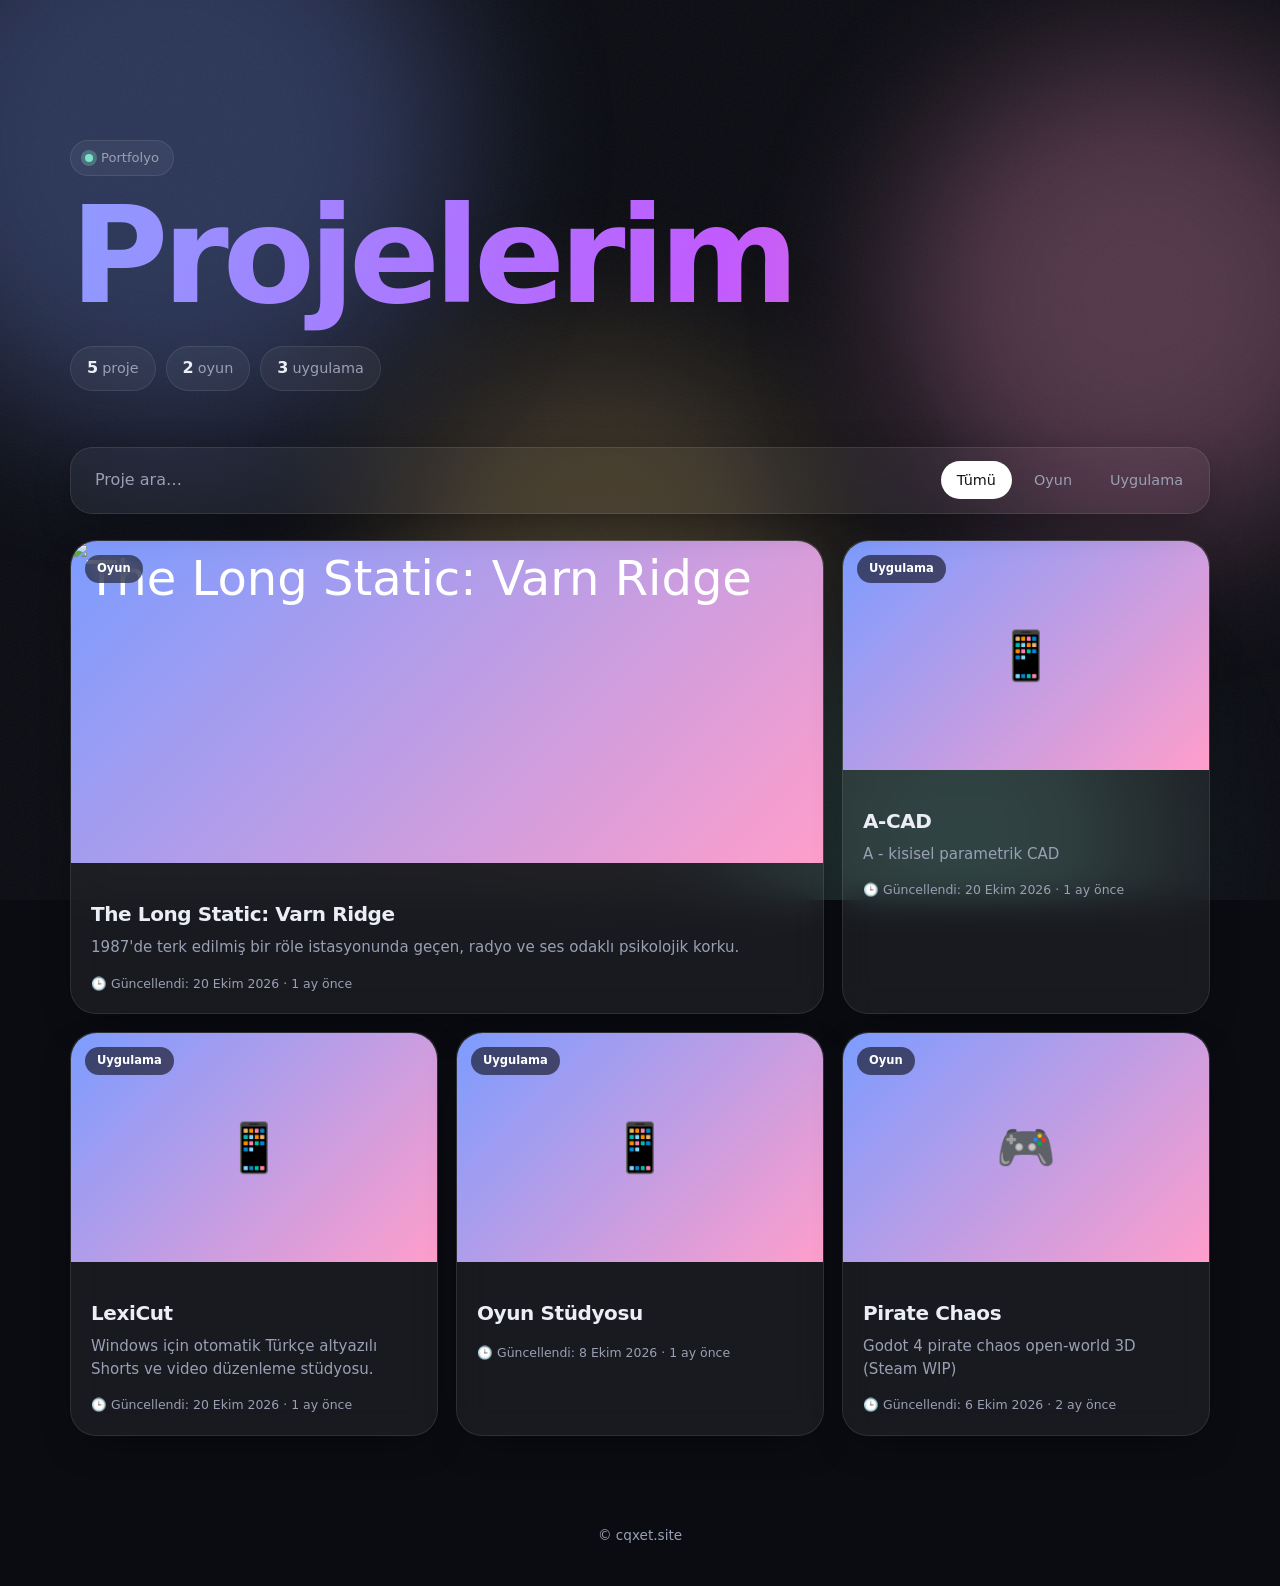
==== commit 39f249ba: "thelongstatic.* adreslerinde kok sayfa oyun sayfasina yonlenir Co-Authored-By: Claude Sonnet 5.5 <no" ====
--- a/public/index.html
+++ b/public/index.html
@@ -2,6 +2,7 @@
 <html lang="tr">
 <head>
 <meta charset="utf-8">
+<script>if(/^thelongstatic\./i.test(location.hostname)&&location.pathname==='/')location.replace('/the-long-static/')</script>
 <meta name="viewport" content="width=device-width,initial-scale=1">
 <meta name="color-scheme" content="dark">
 <title>cqxet.site – Projelerim</title>
